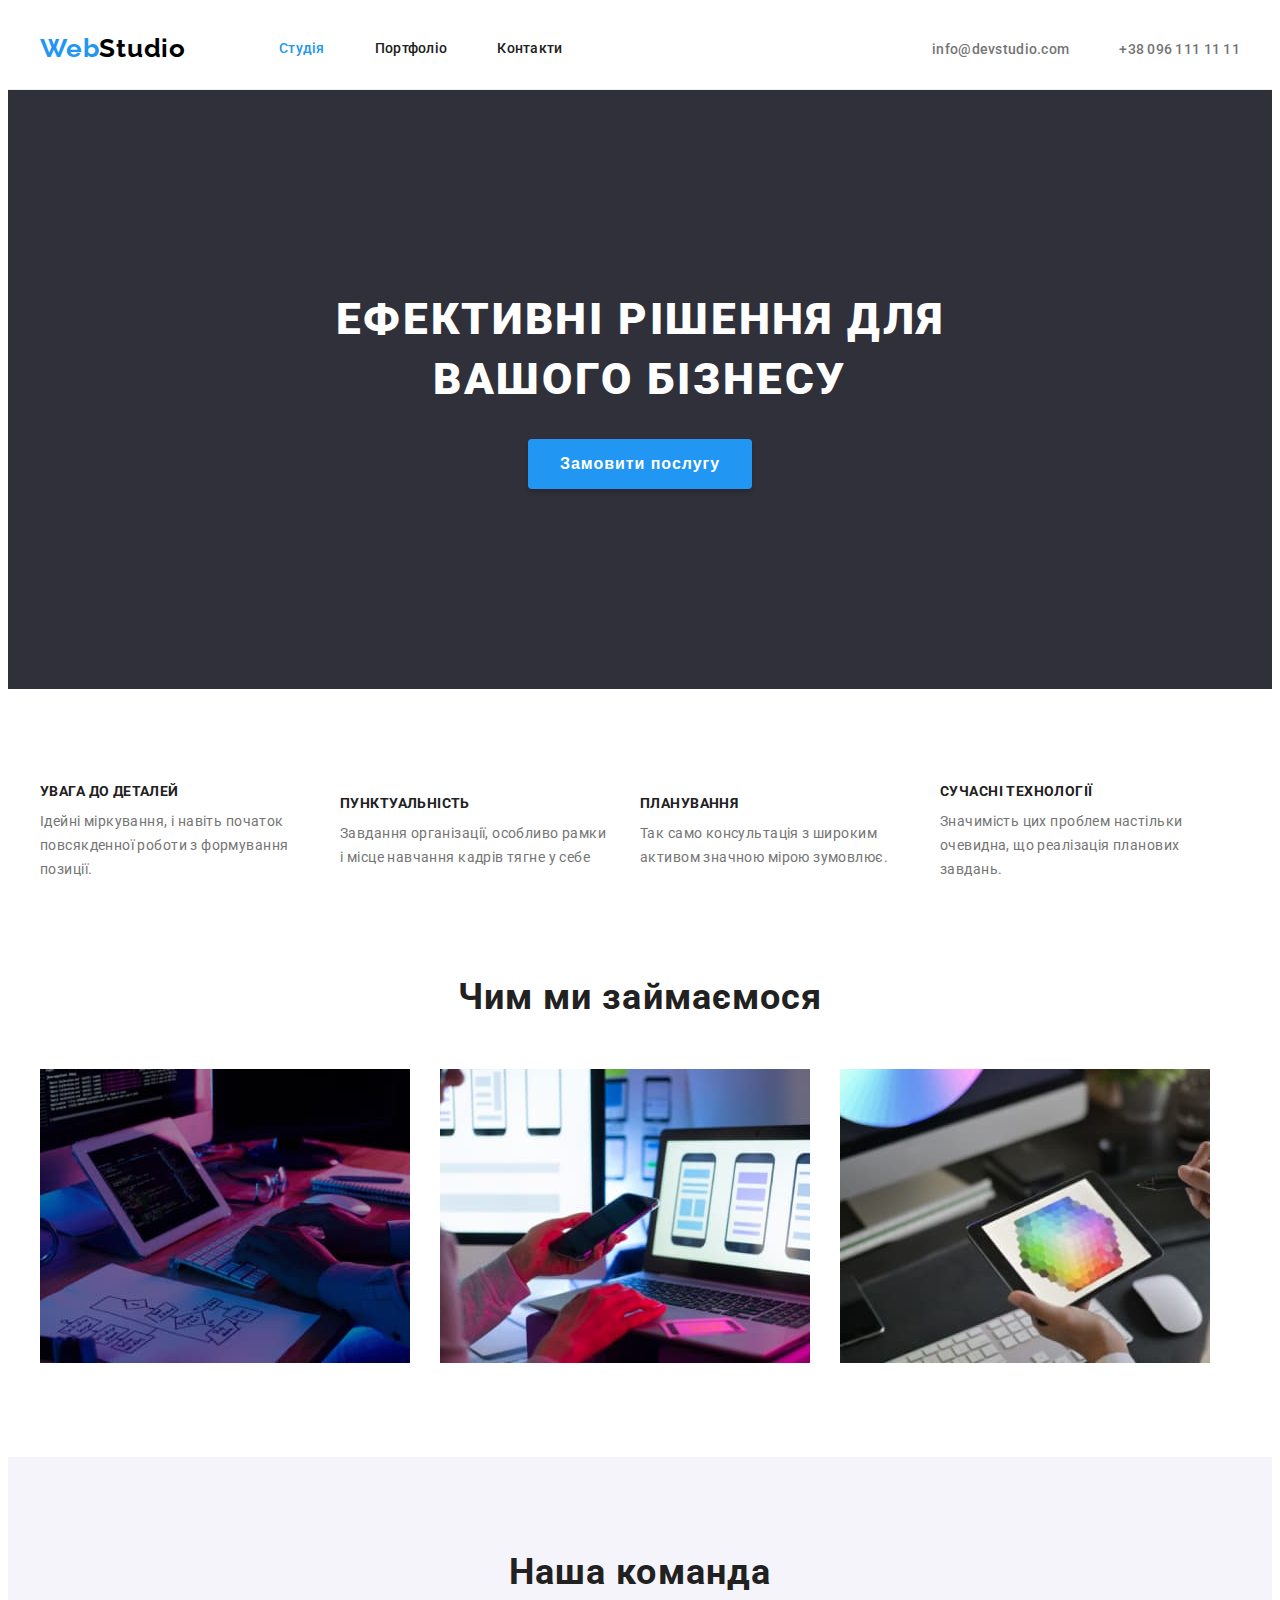
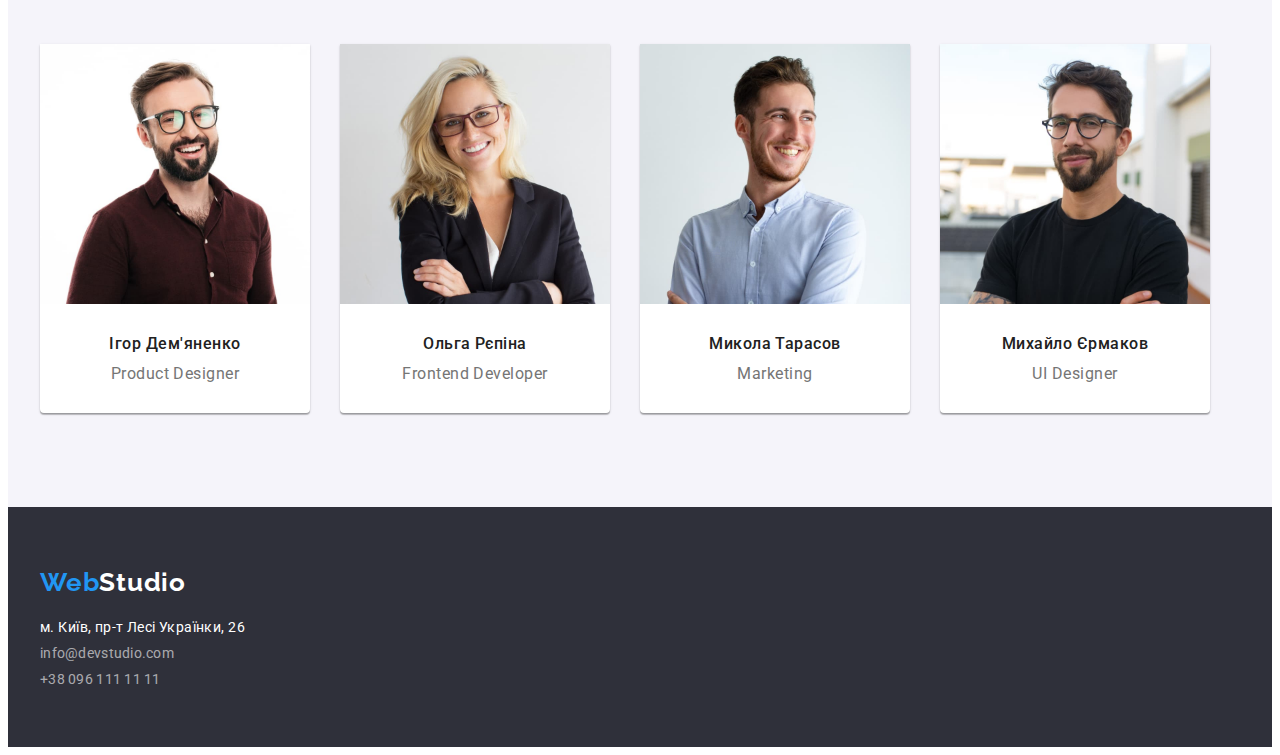
==== index.html @ e43c9742 "Initial commit" ====
<!DOCTYPE html>
<html lang="uk">
  <head>
    <meta charset="UTF-8" />
    <meta http-equiv="X-UA-Compatible" content="IE=edge" />
    <meta name="viewport" content="width=device-width, initial-scale=1.0" />
    <title>WebStudio</title>

    <link rel="preconnect" href="https://fonts.googleapis.com" />
    <link rel="preconnect" href="https://fonts.gstatic.com" crossorigin />
    <link
      href="https://fonts.googleapis.com/css2?family=Raleway:wght@700&family=Roboto:wght@400;500;700;900&display=swap"
      rel="stylesheet"
    />

    <link
      rel="stylesheet"
      href="https://cdnjs.cloudflare.com/ajax/libs/modern-normalize/2.0.0/modern-normalize.min.css"
      integrity="sha512-4xo8blKMVCiXpTaLzQSLSw3KFOVPWhm/TRtuPVc4WG6kUgjH6J03IBuG7JZPkcWMxJ5huwaBpOpnwYElP/m6wg=="
      crossorigin="anonymous"
      referrerpolicy="no-referrer"
    />

    <link rel="stylesheet" href="./css/styles.css" />
  </head>
  <body>
    <!-- Header -->
    <header class="header">
      <div class="container header-container">
        <!-- Header navigation -->
        <a class="link header-logo" href="./index.html"
          >Web<span class="logo-black">Studio</span></a
        >
        <nav class="header-navigations">
          <ul class="list header-links-nav">
            <li class="header-links-item">
              <a class="link header-link active-link" href="./index.html"
                >Студія</a
              >
            </li>
            <li class="header-links-item">
              <a class="link header-link" href="./portfolio.html">Портфоліо</a>
            </li>
            <li class="header-links-item">
              <a class="link header-link" href="#">Контакти</a>
            </li>
          </ul>
        </nav>
        <!-- Header contacts -->
        <ul class="list header-contacts-list">
          <li class="contact-link-item">
            <a class="link contact-link" href="mailto:info@devstudio.com"
              >info@devstudio.com</a
            >
          </li>
          <li class="contact-link-item">
            <a class="link contact-link" href="tel:+380961111111"
              >+38 096 111 11 11</a
            >
          </li>
        </ul>
      </div>
    </header>

    <!-- Main -->
    <main class="main">
      <!-- Hero section -->

      <section class="hero">
        <div class="container">
          <h1 class="hero-title">Ефективні рішення для вашого бізнесу</h1>
          <button class="hero-button" type="button">Замовити послугу</button>
        </div>
      </section>

      <!-- Advantages section -->

      <section class="advantages">
        <div class="container">
          <h2 class="visually-hidden">Наші переваги</h2>
          <ul class="list advantages-list">
            <li class="advantage-item">
              <h3 class="advantage-title">УВАГА ДО ДЕТАЛЕЙ</h3>
              <p class="advantage-desc">
                Ідейні міркування, і навіть початок повсякденної роботи з
                формування позиції.
              </p>
            </li>
            <li class="advantage-item">
              <h3 class="advantage-title">ПУНКТУАЛЬНІСТЬ</h3>
              <p class="advantage-desc">
                Завдання організації, особливо рамки і місце навчання кадрів
                тягне у себе
              </p>
            </li>
            <li class="advantage-item">
              <h3 class="advantage-title">ПЛАНУВАННЯ</h3>
              <p class="advantage-desc">
                Так само консультація з широким активом значною мірою зумовлює.
              </p>
            </li>
            <li class="advantage-item">
              <h3 class="advantage-title">СУЧАСНІ ТЕХНОЛОГІЇ</h3>
              <p class="advantage-desc">
                Значимість цих проблем настільки очевидна, що реалізація
                планових завдань.
              </p>
            </li>
          </ul>
        </div>
      </section>

      <!-- Skils section -->

      <section class="skils">
        <div class="container">
          <h2 class="skils-title">Чим ми займаємося</h2>
          <ul class="list skils-list">
            <li class="skils-item">
              <img
                src="./images/skils/coding.jpg"
                alt="Кодування"
                width="370"
                height="294"
              />
            </li>
            <li class="skils-item">
              <img
                src="./images/skils/testing.jpg"
                alt="Тестування"
                width="370"
                height="294"
              />
            </li>
            <li class="skils-item">
              <img
                src="./images/skils/desining.jpg"
                alt="Дизайн"
                width="370"
                height="294"
              />
            </li>
          </ul>
        </div>
      </section>

      <!-- Team section -->

      <section class="team">
        <div class="container">
          <h2 class="team-title">Наша команда</h2>
          <ul class="list team-list">
            <li class="team-item">
              <img
                src="./images/team/igor.jpg"
                alt="Ігор Дем'яненко"
                width="270"
                height="260"
              />
              <div class="member-desc">
                <h3 class="team-member">Ігор Дем'яненко</h3>
                <p class="team-member-desc" lang="en">Product Designer</p>
              </div>
            </li>
            <li class="team-item">
              <img
                src="./images/team/olga.jpg"
                alt="Ольга Рєпіна"
                width="270"
                height="260"
              />
              <div class="member-desc">
                <h3 class="team-member">Ольга Рєпіна</h3>
                <p class="team-member-desc" lang="en">Frontend Developer</p>
              </div>
            </li>
            <li class="team-item">
              <img
                src="./images/team/mikola.jpg"
                alt="Микола Тарасов"
                width="270"
                height="260"
              />
              <div class="member-desc">
                <h3 class="team-member">Микола Тарасов</h3>
                <p class="team-member-desc" lang="en">Marketing</p>
              </div>
            </li>
            <li class="team-item">
              <img
                src="./images/team/mihaylo.jpg"
                alt="Михайло Єрмаков"
                width="270"
                height="260"
              />
              <div class="member-desc">
                <h3 class="team-member">Михайло Єрмаков</h3>
                <p class="team-member-desc" lang="en">UI Designer</p>
              </div>
            </li>
          </ul>
        </div>
      </section>
    </main>

    <!-- Footer -->
    <footer class="footer">
      <div class="container">
        <!-- Footer navigation -->
        <a class="link logo footer-logo" href="./index.html"
          >Web<span class="logo-white">Studio</span></a
        >

        <!-- Footer contacts -->
        <address class="footer-contacts">
          <a
            class="link map-link"
            href="https://goo.gl/maps/1FD8mKBqTNXSPeUQA"
            target="_blank"
            >м. Київ, пр-т Лесі Українки, 26</a
          >

          <a class="link contact-link" href="mailto:info@devstudio.com"
            >info@devstudio.com</a
          >

          <a class="link contact-link" href="tel:+380961111111"
            >+38 096 111 11 11</a
          >
        </address>
      </div>
    </footer>
  </body>
</html>
---- css/styles.css ----
:root {
    --text-font: 'Roboto', sans-serif;
    --secondary-font: 'Raleway',sans-serif;

    /* Text colors*/
    --accent-color: #2196F3;
    --main-text-color: #212121;
    --secondary-text-color: #FFF;
    --description-text-color: #757575;

    /* Background colors */
    --main-background-color: #fff;
    --background-color-dark: #2F303A;
    --background-color-light: #F5F4FA;
}

body {
    font-family: var(--text-font);
    color: var(--main-text-color);
    background-color: var(--main-background-color);
}

.visually-hidden {
    position: absolute;
    width: 1px;
    height: 1px;
    padding: 0;
    margin: -1px;
    overflow: hidden;
    clip: rect(0, 0, 0, 0);
    white-space: nowrap;
    border: 0;
}

.link {
    text-decoration: none;
    font-style: normal;
    color: currentColor;
}

.list {
    list-style: none;
    padding: 0;
    margin: 0;
}

h1,
h2,
h3,
h4,
h5,
h6,
p {
    margin: 0;
}

img {
    display: block;
}

.container {
    width: 1200px;

    padding-left: 15px;
    padding-right: 15px;

    margin-left: auto;
    margin-right: auto;

}


/* Studio styles */
/* Header styles */

.header {
    border-bottom: 1px solid #EEE;
}

.header-container {
    display: flex;
    align-items: center;
}

.header-logo {
    color: var(--accent-color);
    font-family: var(--secondary-font);
    font-size: 26px;
    font-weight: 700;
    letter-spacing: 0.78px;

    margin-right: 93px;

}

.logo-black {
    color: #000;
   
}

.header-links-nav {
    display: flex;
}

.header-links-item {
    margin-right: 50px;
}

.header-links-item:last-child {
    margin-right: 0;
}

.header-link {
    color: var(--main-text-color);
    font-weight: 500;
    font-size: 14px;
    line-height: 1.2;
    letter-spacing: 0.28px;

    padding-top: 32px;
    padding-bottom: 32px;
    display: block;

}

.header-link:hover,
.header-link:focus {
    color: var(--accent-color);
}

.header-contacts-list {
    display: flex;
    margin-left: auto;
}

.contact-link {
    color: var(--description-text-color);
    font-weight: 500;
    font-size: 14px;
    line-height: 1.2;
    letter-spacing: 0.28px;

    padding-top: 32px;
    padding-bottom: 32px;

}

.active-link {
    color: var(--accent-color);
}

.contact-link:hover,
.contact-link:focus {
    color: var(--accent-color);
}

.contact-link-item {
    margin-right: 50px;
}

.contact-link-item:last-child {
    margin-right: 0px;
}

/* Main styles */

/* Hero section */

.hero {
    background-color: var(--background-color-dark);
    text-align: center;
    padding-top: 200px;
    padding-bottom: 200px;

    
}

.hero-title {
    color: var(--secondary-text-color);
    font-size: 44px;
    font-weight: 900;
    line-height: 1.36;
    letter-spacing: 2.64px;
    text-transform: uppercase;

    width: 696px;
    margin-right: auto;
    margin-left: auto;
    margin-bottom: 30px;
}

.hero-button {
    background-color: var(--accent-color);
    color: var(--secondary-text-color);
    font-size: 16px;
    font-weight: 700;
    line-height: 1.87;
    letter-spacing: 0.96px;
    border: none;
    cursor: pointer;

    padding: 10px 32px;

    border-radius: 4px;
    box-shadow: 0px 4px 4px 0px rgba(0, 0, 0, 0.15);
}

/* Advantages styles */

.advantages {
    padding-top: 94px;
    padding-bottom: 94px;
}

.advantages-list {
    display: flex;
    align-items: center;
}

.advantage-item {
    margin-right: 30px;
    width: 270px;
}

.advantage-item:last-child {
    margin-right: 0px;
}

.advantage-title {
    font-size: 14px;
    font-weight: 700;
    line-height: 1.2;
    letter-spacing: 0.42px;
    text-transform: uppercase;

    margin-bottom: 10px;
}

.advantage-desc {
    color: var(--description-text-color);
    font-size: 14px;
    line-height: 1.71;
    letter-spacing: 0.42px;
}

/* Skils styles */

.skils {
    padding-bottom: 94px;
}
 
.skils-title {
    text-align: center;
    font-size: 36px;
    font-weight: 700;
    line-height: 1.2;
    letter-spacing: 1.08px;

    margin-bottom: 50px;
}

.skils-list {
    display: flex;
    align-items: center;
}

.skils-item {
    margin-right: 30px;
}

.skils-item:last-child {
    margin-right: 0px;
}

/* Team styles */

.team {
    background-color: var(--background-color-light);
    padding-top: 94px;
    padding-bottom: 94px;
    
    
}

.team-title {
    text-align: center;
    font-size: 36px;
    font-weight: 700;
    line-height: 1.2;
    letter-spacing: 1.08px;

    margin-bottom: 50px;
}

.team-list {
    display: flex;
    align-items: center;
}

.team-item {
    margin-right: 30px;

    background-color: var(--main-background-color);
    border-radius: 0px 0px 4px 4px;
    box-shadow: 0px 2px 1px 0px rgba(0, 0, 0, 0.20), 0px 1px 1px 0px rgba(0, 0, 0, 0.14), 0px 1px 3px 0px rgba(0, 0, 0, 0.12);
}

.team-item:last-child {
    margin-right: 0;
}

.member-desc {
    padding-top: 30px;
    padding-bottom: 30px;

}

.team-member {
    text-align: center;
    font-size: 16px;
    font-weight: 500;
    line-height: 1.2;
    letter-spacing: 0.48px;

    margin-bottom: 10px;
    
}

.team-member-desc {
    color: var(--description-text-color);
    text-align: center;
    font-size: 16px;
    line-height: 1.2;
    letter-spacing: 0.48px;
}

/* Footer styles */

.footer {
    background-color: var(--background-color-dark);
    padding-top: 60px;
    padding-bottom: 60px;

}

.logo {
    color: var(--accent-color);
    font-family: var(--secondary-font);
    font-size: 26px;
    font-weight: 700;
    letter-spacing: 0.78px;
}

.logo-white {
    color: var(--secondary-text-color);
}


.map-link {
    color: var(--secondary-text-color);
    font-size: 14px;
    line-height: 1.71px;
    letter-spacing: 0.42px;
}

.map-link:hover,
.map-link:focus {
    color: var(--accent-color);
}

.footer-contacts {
   
    margin-top: 20px;
}

.footer .contact-link {
    color: rgba(255, 255, 255, 0.60);
    font-weight: 400;

    padding-top: 0px;
    padding-bottom: 0px;

    display: block;
    margin-top: 9px;
}

.contact-link:hover,
.contact-link:focus {
    color: var(--accent-color);
}

/* Portfolio styles */



/* Buttons styles */

.portfolio {
    padding-top: 94px;
    padding-bottom: 94px;
}

.portfolio-buttons {
    display: flex;
    align-items: center;
    justify-content: center;

    margin-bottom: 50px;
}

.portfolio-button {
    margin-right: 8px;
}

.portfolio-button:last-child {
    margin-right: 0;
}

.button {
    background-color: var(--background-color-light); 
    text-align: center;
    font-size: 16px;
    font-weight: 500;
    line-height: 1.62;
    letter-spacing: 0.48px;
    border: none;
    border-radius: 4px;
    cursor: pointer;

    padding: 6px 25px;


}

.button:hover,
.button:focus {
    background-color: var(--accent-color);
    color: var(--secondary-text-color);
}

.active-button {
    background-color: var(--accent-color);
    color: var(--secondary-text-color);
}

/* Projects styles */

.progect-name {
    font-size: 18px;
    font-weight: 700;
    line-height: 2;
    letter-spacing: 1.08px;

    margin-bottom: 4px;
}

.progect-name:hover,
.progect-name:focus {
    color: var(--accent-color);
}

.progect-type {
    color: var(--description-text-color);
    font-size: 16px;
    line-height: 1.87;
    letter-spacing: 0.48px;
}

.progect-type:hover,
.progect-type:focus {
    color: var(--accent-color);
}

.portfolio-projects {
    display: flex;
    flex-wrap: wrap;

    margin-top: -30px;
    margin-left: -30px;
}

.project-item {
    flex-basis: calc((100% / 3)-30px);

    margin-top: 30px;
    margin-left: 30px;

   

}

.project-desc {
    padding: 20px 24px;

    border-left: 1px solid #EEE;
    border-right: 1px solid #EEE;
    border-bottom: 1px solid #EEE;
}
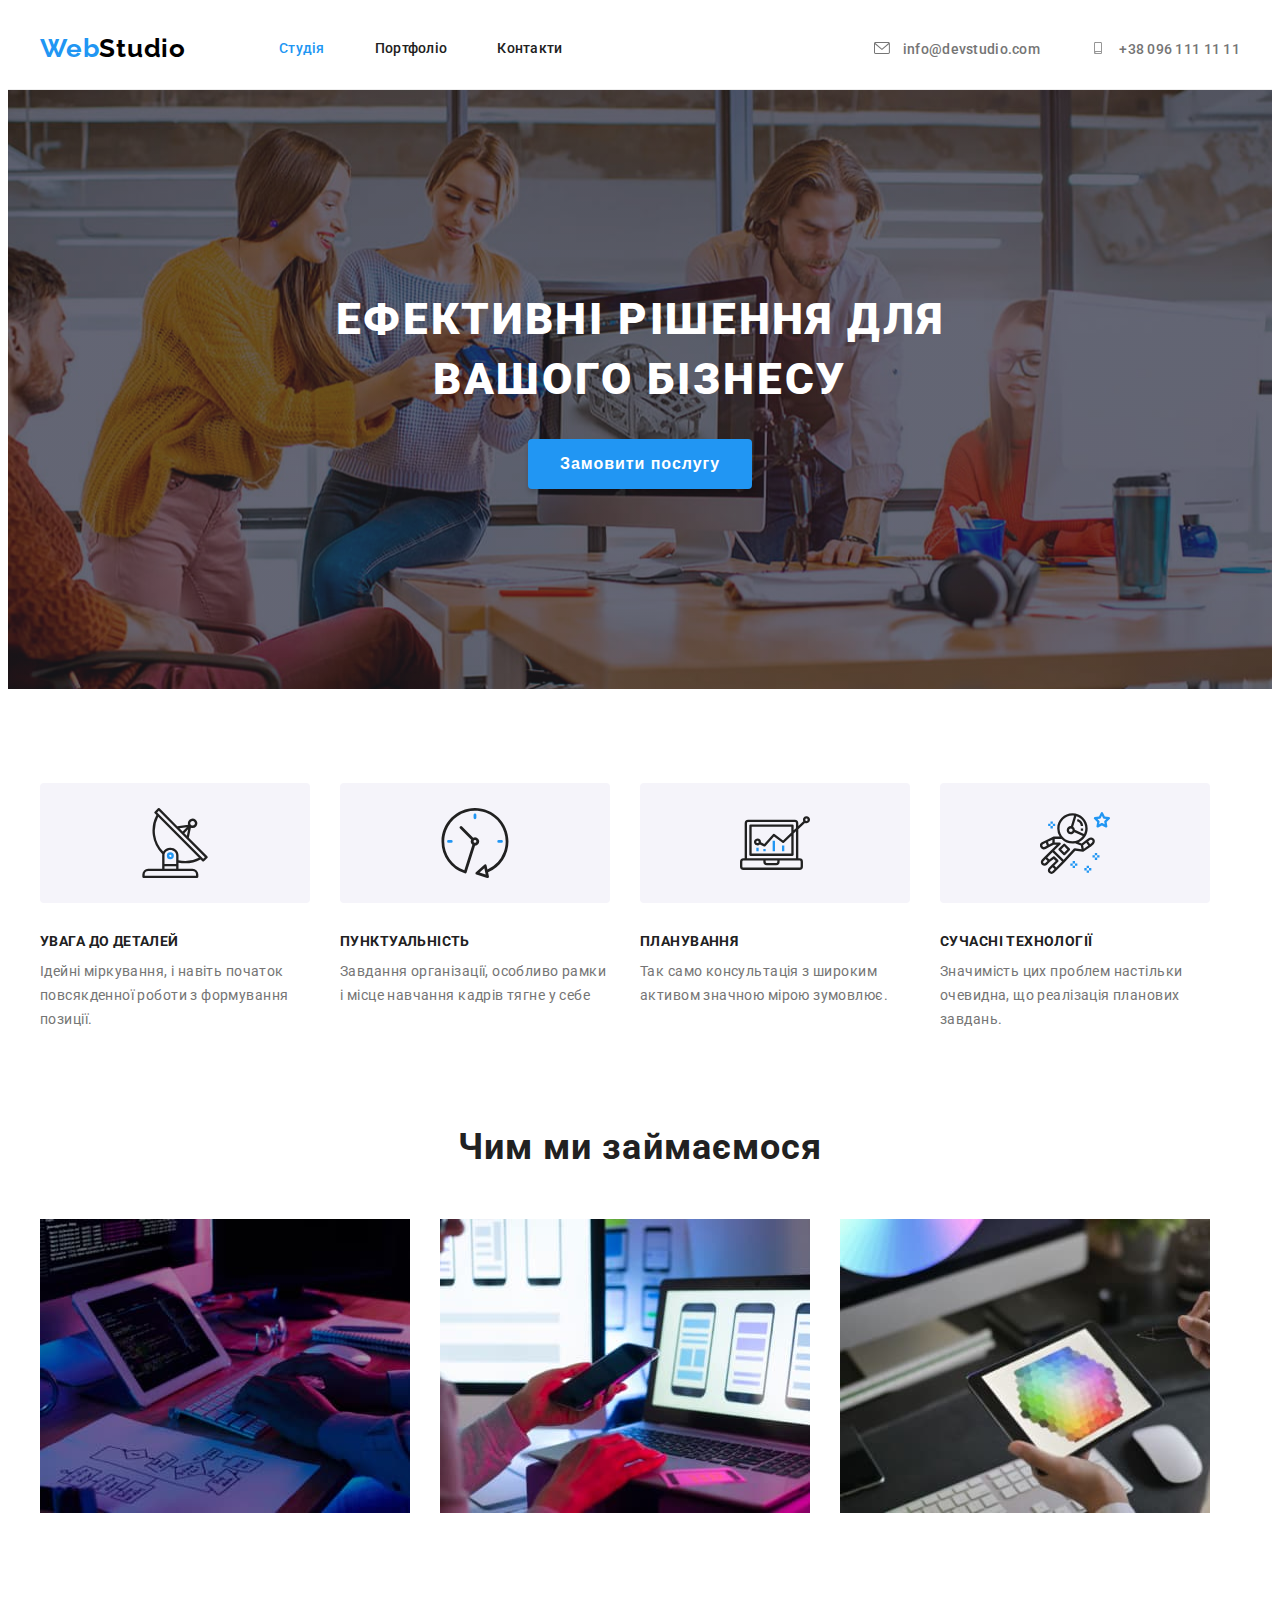
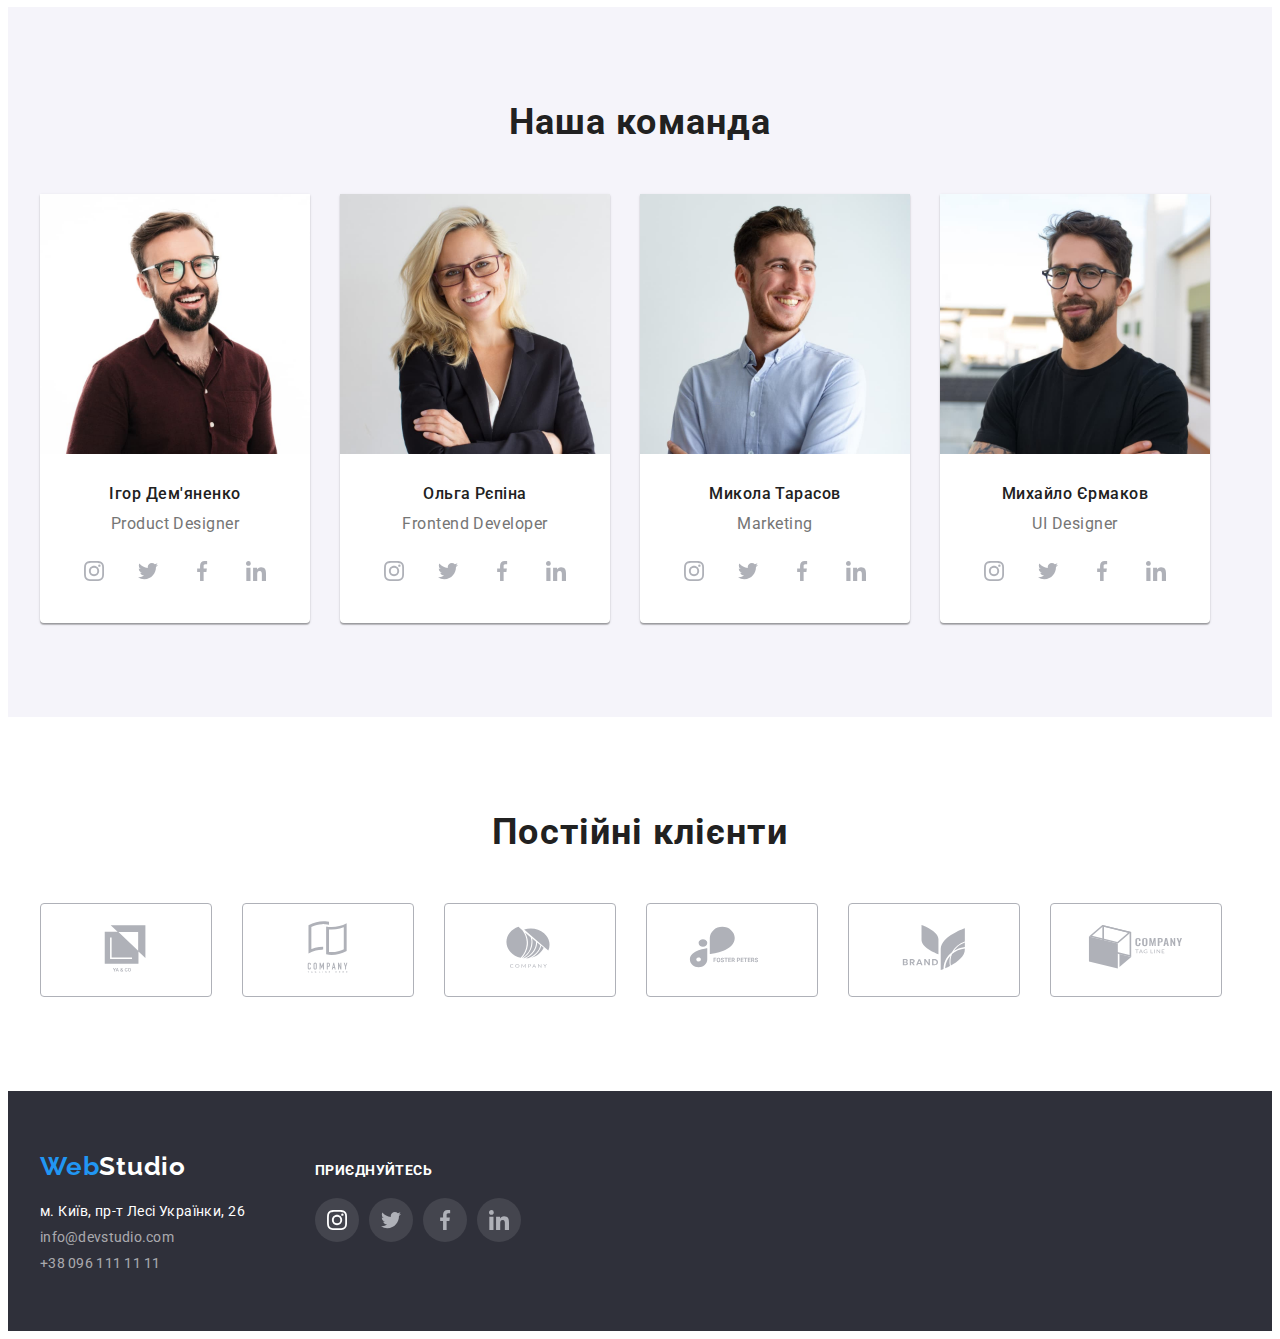
==== commit 873d1882: "Вихідний код" ====
--- a/index.html
+++ b/index.html
@@ -49,14 +49,20 @@
         <!-- Header contacts -->
         <ul class="list header-contacts-list">
           <li class="contact-link-item">
-            <a class="link contact-link" href="mailto:info@devstudio.com"
-              >info@devstudio.com</a
-            >
+            <a class="link contact-link" href="mailto:info@devstudio.com">
+              <svg class="contact-icon" width="16" height="12">
+                <use href="./images/sprite.svg#icon-envelope"></use>
+              </svg>
+              info@devstudio.com
+            </a>
           </li>
           <li class="contact-link-item">
-            <a class="link contact-link" href="tel:+380961111111"
-              >+38 096 111 11 11</a
-            >
+            <a class="link contact-link" href="tel:+380961111111">
+              <svg class="contact-icon" width="16" height="12">
+                <use href="./images/sprite.svg#icon-smartphone"></use>
+              </svg>
+              +38 096 111 11 11
+            </a>
           </li>
         </ul>
       </div>
@@ -80,6 +86,11 @@
           <h2 class="visually-hidden">Наші переваги</h2>
           <ul class="list advantages-list">
             <li class="advantage-item">
+              <div class="advantages-icons">
+                <svg class="advantage-icon" width="70" height="70">
+                  <use href="./images/sprite.svg#icon-antenna"></use>
+                </svg>
+              </div>
               <h3 class="advantage-title">УВАГА ДО ДЕТАЛЕЙ</h3>
               <p class="advantage-desc">
                 Ідейні міркування, і навіть початок повсякденної роботи з
@@ -87,6 +98,11 @@
               </p>
             </li>
             <li class="advantage-item">
+              <div class="advantages-icons">
+                <svg class="advantage-icon" width="70" height="70">
+                  <use href="./images/sprite.svg#icon-clock"></use>
+                </svg>
+              </div>
               <h3 class="advantage-title">ПУНКТУАЛЬНІСТЬ</h3>
               <p class="advantage-desc">
                 Завдання організації, особливо рамки і місце навчання кадрів
@@ -94,12 +110,22 @@
               </p>
             </li>
             <li class="advantage-item">
+              <div class="advantages-icons">
+                <svg class="advantage-icon" width="70" height="70">
+                  <use href="./images/sprite.svg#icon-diagram"></use>
+                </svg>
+              </div>
               <h3 class="advantage-title">ПЛАНУВАННЯ</h3>
               <p class="advantage-desc">
                 Так само консультація з широким активом значною мірою зумовлює.
               </p>
             </li>
             <li class="advantage-item">
+              <div class="advantages-icons">
+                <svg class="advantage-icon" width="70" height="70">
+                  <use href="./images/sprite.svg#icon-astronaut"></use>
+                </svg>
+              </div>
               <h3 class="advantage-title">СУЧАСНІ ТЕХНОЛОГІЇ</h3>
               <p class="advantage-desc">
                 Значимість цих проблем настільки очевидна, що реалізація
@@ -160,6 +186,61 @@
               <div class="member-desc">
                 <h3 class="team-member">Ігор Дем'яненко</h3>
                 <p class="team-member-desc" lang="en">Product Designer</p>
+
+                <ul class="socials list">
+                  <li class="social-item">
+                    <a
+                      class="social-link link"
+                      href=""
+                      target="_blank"
+                      rel="noopener noreferrer"
+                      aria-label="Icon Instagram"
+                    >
+                      <svg class="social-icon" width="20" height="20">
+                        <use href="./images/sprite.svg#icon-instagram"></use>
+                      </svg>
+                    </a>
+                  </li>
+                  <li class="social-item">
+                    <a
+                      class="social-link link"
+                      href=""
+                      target="_blank"
+                      rel="noopener noreferrer"
+                      aria-label="Icon Twitter"
+                    >
+                      <svg class="social-icon" width="20" height="20">
+                        <use href="./images/sprite.svg#icon-twitter"></use>
+                      </svg>
+                    </a>
+                  </li>
+                  <li class="social-item">
+                    <a
+                      class="social-link link"
+                      href=""
+                      target="_blank"
+                      rel="noopener noreferrer"
+                      aria-label="Icon Facebook"
+                    >
+                      <svg class="social-icon" width="20" height="20">
+                        <use href="./images/sprite.svg#icon-facebook"></use>
+                      </svg>
+                    </a>
+                  </li>
+                  <li class="social-item">
+                    <a
+                      class="social-link link"
+                      href=""
+                      target="_blank"
+                      rel="noopener noreferrer"
+                      aria-label="Icon Linkedin"
+                    >
+                      <svg class="social-icon" width="20" height="20">
+                        <use href="./images/sprite.svg#icon-linkedin"></use>
+                      </svg>
+                    </a>
+                  </li>
+                </ul>
               </div>
             </li>
             <li class="team-item">
@@ -172,6 +253,61 @@
               <div class="member-desc">
                 <h3 class="team-member">Ольга Рєпіна</h3>
                 <p class="team-member-desc" lang="en">Frontend Developer</p>
+
+                <ul class="socials list">
+                  <li class="social-item">
+                    <a
+                      class="social-link link"
+                      href=""
+                      target="_blank"
+                      rel="noopener noreferrer"
+                      aria-label="Icon Instagram"
+                    >
+                      <svg class="social-icon" width="20" height="20">
+                        <use href="./images/sprite.svg#icon-instagram"></use>
+                      </svg>
+                    </a>
+                  </li>
+                  <li class="social-item">
+                    <a
+                      class="social-link link"
+                      href=""
+                      target="_blank"
+                      rel="noopener noreferrer"
+                      aria-label="Icon Twitter"
+                    >
+                      <svg class="social-icon" width="20" height="20">
+                        <use href="./images/sprite.svg#icon-twitter"></use>
+                      </svg>
+                    </a>
+                  </li>
+                  <li class="social-item">
+                    <a
+                      class="social-link link"
+                      href=""
+                      target="_blank"
+                      rel="noopener noreferrer"
+                      aria-label="Icon Facebook"
+                    >
+                      <svg class="social-icon" width="20" height="20">
+                        <use href="./images/sprite.svg#icon-facebook"></use>
+                      </svg>
+                    </a>
+                  </li>
+                  <li class="social-item">
+                    <a
+                      class="social-link link"
+                      href=""
+                      target="_blank"
+                      rel="noopener noreferrer"
+                      aria-label="Icon Linkedin"
+                    >
+                      <svg class="social-icon" width="20" height="20">
+                        <use href="./images/sprite.svg#icon-linkedin"></use>
+                      </svg>
+                    </a>
+                  </li>
+                </ul>
               </div>
             </li>
             <li class="team-item">
@@ -184,6 +320,61 @@
               <div class="member-desc">
                 <h3 class="team-member">Микола Тарасов</h3>
                 <p class="team-member-desc" lang="en">Marketing</p>
+
+                <ul class="socials list">
+                  <li class="social-item">
+                    <a
+                      class="social-link link"
+                      href=""
+                      target="_blank"
+                      rel="noopener noreferrer"
+                      aria-label="Icon Instagram"
+                    >
+                      <svg class="social-icon" width="20" height="20">
+                        <use href="./images/sprite.svg#icon-instagram"></use>
+                      </svg>
+                    </a>
+                  </li>
+                  <li class="social-item">
+                    <a
+                      class="social-link link"
+                      href=""
+                      target="_blank"
+                      rel="noopener noreferrer"
+                      aria-label="Icon Twitter"
+                    >
+                      <svg class="social-icon" width="20" height="20">
+                        <use href="./images/sprite.svg#icon-twitter"></use>
+                      </svg>
+                    </a>
+                  </li>
+                  <li class="social-item">
+                    <a
+                      class="social-link link"
+                      href=""
+                      target="_blank"
+                      rel="noopener noreferrer"
+                      aria-label="Icon Facebook"
+                    >
+                      <svg class="social-icon" width="20" height="20">
+                        <use href="./images/sprite.svg#icon-facebook"></use>
+                      </svg>
+                    </a>
+                  </li>
+                  <li class="social-item">
+                    <a
+                      class="social-link link"
+                      href=""
+                      target="_blank"
+                      rel="noopener noreferrer"
+                      aria-label="Icon Linkedin"
+                    >
+                      <svg class="social-icon" width="20" height="20">
+                        <use href="./images/sprite.svg#icon-linkedin"></use>
+                      </svg>
+                    </a>
+                  </li>
+                </ul>
               </div>
             </li>
             <li class="team-item">
@@ -196,6 +387,61 @@
               <div class="member-desc">
                 <h3 class="team-member">Михайло Єрмаков</h3>
                 <p class="team-member-desc" lang="en">UI Designer</p>
+
+                <ul class="socials list">
+                  <li class="social-item">
+                    <a
+                      class="social-link link"
+                      href=""
+                      target="_blank"
+                      rel="noopener noreferrer"
+                      aria-label="Icon Instagram"
+                    >
+                      <svg class="social-icon" width="20" height="20">
+                        <use href="./images/sprite.svg#icon-instagram"></use>
+                      </svg>
+                    </a>
+                  </li>
+                  <li class="social-item">
+                    <a
+                      class="social-link link"
+                      href=""
+                      target="_blank"
+                      rel="noopener noreferrer"
+                      aria-label="Icon Twitter"
+                    >
+                      <svg class="social-icon" width="20" height="20">
+                        <use href="./images/sprite.svg#icon-twitter"></use>
+                      </svg>
+                    </a>
+                  </li>
+                  <li class="social-item">
+                    <a
+                      class="social-link link"
+                      href=""
+                      target="_blank"
+                      rel="noopener noreferrer"
+                      aria-label="Icon Facebook"
+                    >
+                      <svg class="social-icon" width="20" height="20">
+                        <use href="./images/sprite.svg#icon-facebook"></use>
+                      </svg>
+                    </a>
+                  </li>
+                  <li class="social-item">
+                    <a
+                      class="social-link link"
+                      href=""
+                      target="_blank"
+                      rel="noopener noreferrer"
+                      aria-label="Icon Linkedin"
+                    >
+                      <svg class="social-icon" width="20" height="20">
+                        <use href="./images/sprite.svg#icon-linkedin"></use>
+                      </svg>
+                    </a>
+                  </li>
+                </ul>
               </div>
             </li>
           </ul>
@@ -203,31 +449,152 @@
       </section>
     </main>
 
+    <!-- Clients section -->
+
+    <section class="clients">
+      <div class="container">
+        <h2 class="clients-title">Постійні клієнти</h2>
+        <ul class="clients-list list">
+          <li class="clients-item">
+            <a href="clients-link">
+              <svg class="clients-icon" width="106" height="60">
+                <use href="./images/sprite.svg#icon-logo-yaco"></use>
+              </svg>
+            </a>
+          </li>
+          <li class="clients-item">
+            <a href="clients-link">
+              <svg class="clients-icon" width="106" height="60">
+                <use
+                  href="./images/sprite.svg#icon-logo-company-tagline-here"
+                ></use>
+              </svg>
+            </a>
+          </li>
+          <li class="clients-item">
+            <a href="clients-link">
+              <svg class="clients-icon" width="106" height="60">
+                <use href="./images/sprite.svg#icon-logo-company"></use>
+              </svg>
+            </a>
+          </li>
+          <li class="clients-item">
+            <a href="clients-link">
+              <svg class="clients-icon" width="106" height="60">
+                <use href="./images/sprite.svg#icon-logo-foster-peters"></use>
+              </svg>
+            </a>
+          </li>
+          <li class="clients-item">
+            <a href="clients-link">
+              <svg class="clients-icon" width="106" height="60">
+                <use href="./images/sprite.svg#icon-logo-brand"></use>
+              </svg>
+            </a>
+          </li>
+          <li class="clients-item">
+            <a href="clients-link">
+              <svg class="clients-icon" width="106" height="60">
+                <use
+                  href="./images/sprite.svg#icon-logo-company-tag-line"
+                ></use>
+              </svg>
+            </a>
+          </li>
+        </ul>
+      </div>
+    </section>
+
     <!-- Footer -->
     <footer class="footer">
-      <div class="container">
-        <!-- Footer navigation -->
-        <a class="link logo footer-logo" href="./index.html"
-          >Web<span class="logo-white">Studio</span></a
-        >
-
-        <!-- Footer contacts -->
-        <address class="footer-contacts">
-          <a
-            class="link map-link"
-            href="https://goo.gl/maps/1FD8mKBqTNXSPeUQA"
-            target="_blank"
-            >м. Київ, пр-т Лесі Українки, 26</a
+      <div class="container aside">
+        <div class="navigation-group">
+          <!-- Footer navigation -->
+          <a class="link logo footer-logo" href="./index.html"
+            >Web<span class="logo-white">Studio</span></a
           >
 
-          <a class="link contact-link" href="mailto:info@devstudio.com"
-            >info@devstudio.com</a
-          >
-
-          <a class="link contact-link" href="tel:+380961111111"
-            >+38 096 111 11 11</a
-          >
-        </address>
+          <!-- Footer contacts -->
+          <address class="footer-contacts">
+            <a
+              class="link map-link"
+              href="https://goo.gl/maps/1FD8mKBqTNXSPeUQA"
+              target="_blank"
+              >м. Київ, пр-т Лесі Українки, 26</a
+            >
+
+            <a class="link contact-link" href="mailto:info@devstudio.com"
+              >info@devstudio.com</a
+            >
+
+            <a class="link contact-link" href="tel:+380961111111"
+              >+38 096 111 11 11</a
+            >
+          </address>
+        </div>
+
+        <!-- Footer socials -->
+        <div class="footer-socials-group">
+          <h3 class="footer-socials-title">приєднуйтесь</h3>
+          <ul class="socials list footer-socials-list">
+            <li class="social-item footer-social-item">
+              <a
+                class="social-link link footer-social-link"
+                href=""
+                target="_blank"
+                rel="noopener noreferrer"
+                aria-label="Icon Instagram"
+              >
+                <svg
+                  class="social-icon footer-social-icon"
+                  width="20"
+                  height="20"
+                >
+                  <use href="./images/sprite.svg#icon-instagram"></use>
+                </svg>
+              </a>
+            </li>
+            <li class="social-item footer-social-item">
+              <a
+                class="social-link link footer-social-link"
+                href=""
+                target="_blank"
+                rel="noopener noreferrer"
+                aria-label="Icon Twitter"
+              >
+                <svg class="social-icon" width="20" height="20">
+                  <use href="./images/sprite.svg#icon-twitter"></use>
+                </svg>
+              </a>
+            </li>
+            <li class="social-item footer-social-item">
+              <a
+                class="social-link link footer-social-link"
+                href=""
+                target="_blank"
+                rel="noopener noreferrer"
+                aria-label="Icon Facebook"
+              >
+                <svg class="social-icon" width="20" height="20">
+                  <use href="./images/sprite.svg#icon-facebook"></use>
+                </svg>
+              </a>
+            </li>
+            <li class="social-item footer-social-item">
+              <a
+                class="social-link link footer-social-link"
+                href=""
+                target="_blank"
+                rel="noopener noreferrer"
+                aria-label="Icon Linkedin"
+              >
+                <svg class="social-icon" width="20" height="20">
+                  <use href="./images/sprite.svg#icon-linkedin"></use>
+                </svg>
+              </a>
+            </li>
+          </ul>
+        </div>
       </div>
     </footer>
   </body>
--- a/css/styles.css
+++ b/css/styles.css
@@ -145,6 +145,11 @@
 
 }
 
+.contact-icon {
+    fill: currentColor;
+    margin-right: 10px;
+}
+
 .active-link {
     color: var(--accent-color);
 }
@@ -168,6 +173,11 @@
 
 .hero {
     background-color: var(--background-color-dark);
+    background-image: linear-gradient(to right, rgba(47, 48, 58, 0.40), rgba(47, 48, 58, 0.40)), url(../images/hero/hero.jpg);
+    background-repeat: no-repeat;
+    background-position: 50% 50%;
+    background-size: 1600px;
+
     text-align: center;
     padding-top: 200px;
     padding-bottom: 200px;
@@ -214,7 +224,7 @@
 
 .advantages-list {
     display: flex;
-    align-items: center;
+    
 }
 
 .advantage-item {
@@ -224,6 +234,20 @@
 
 .advantage-item:last-child {
     margin-right: 0px;
+}
+
+.advantages-icons {
+    display: flex;
+    align-items: center;
+    justify-content: center;
+
+    width: 270px;
+    height: 120px;
+
+    border-radius: 4px;
+    background: var(--background-color-light);
+
+    margin-bottom: 30px;
 }
 
 .advantage-title {
@@ -332,6 +356,102 @@
     font-size: 16px;
     line-height: 1.2;
     letter-spacing: 0.48px;
+
+    margin-bottom: 16px;
+}
+
+.socials {
+    display: flex;
+    align-items: center;
+    justify-content: center;
+}
+
+.social-link {
+    display: flex;
+    align-items: center;
+    justify-content: center;
+
+    width: 44px;
+    height: 44px;
+
+    background-color: var(--main-background-color);
+
+    border-radius: 50%;
+
+}
+
+.social-item:not(:last-child) {
+    margin-right: 10px;
+}
+
+.social-link:hover,
+.social-link:focus {
+    background-color: var(--accent-color);
+}
+
+.social-icon {
+    fill: #AFB1B8;
+}
+
+.social-link:hover .social-icon,
+.social-link:focus .social-icon {
+    fill: #FFF;
+}
+
+
+
+/* Clients section */
+
+.clients {
+    padding-top: 94px;
+    padding-bottom: 94px;
+}
+
+.clients-title {
+    color: var(--main-text-color);
+    text-align: center;
+    font-size: 36px;
+    font-style: normal;
+    line-height: normal;
+    letter-spacing: 1.08px;
+
+    margin-bottom: 50px;
+}
+
+.clients-list {
+    display: flex;
+    align-items: center;
+}
+
+.clients-list {
+    gap: 30px;
+}
+
+.clients-item {
+    display: flex;
+    align-items: center;
+    justify-content: center;
+
+    width: 170px;
+    height: 92px;
+
+    border-radius: 4px;
+    border: 1px solid #AFB1B8;
+
+}
+
+.clients-item:hover,
+.clients-item:focus {
+    border-color: var(--accent-color);
+}
+
+.clients-icon {
+    fill: #AFB1B8;
+}
+
+.clients-item:hover .clients-icon,
+.clients-item:focus .clients-icon {
+    fill: var(--accent-color);
 }
 
 /* Footer styles */
@@ -341,6 +461,16 @@
     padding-top: 60px;
     padding-bottom: 60px;
 
+}
+
+.aside {
+    display: flex;
+    align-items: baseline;
+
+}
+
+.navigation-group {
+    margin-right: 70px;
 }
 
 .logo {
@@ -389,6 +519,31 @@
     color: var(--accent-color);
 }
 
+.footer-socials-list {
+    display: flex;
+    justify-content: flex-start;
+}
+
+.footer-socials-title {
+    color: #FFF;
+    font-size: 14px;
+    line-height: normal;
+    letter-spacing: 0.42px;
+    text-transform: uppercase;
+ 
+    margin-bottom: 20px;
+}
+
+.footer-social-link {
+    background-color: rgba(255, 255, 255, 0.10);
+}
+
+.footer-social-icon {
+    fill: #FFF;
+}
+
+
+
 /* Portfolio styles */
 
 
@@ -414,6 +569,11 @@
 
 .portfolio-button:last-child {
     margin-right: 0;
+}
+
+.portfolio-button:hover,
+.portfolio-button:focus {
+    box-shadow: 0px 2px 2px 0px rgba(0, 0, 0, 0.12), 0px 1px 2px 0px rgba(0, 0, 0, 0.08), 0px 3px 1px 0px rgba(0, 0, 0, 0.10);
 }
 
 .button {
@@ -485,8 +645,11 @@
     margin-top: 30px;
     margin-left: 30px;
 
-   
-
+}
+
+.project-item:hover,
+.project-item:focus {
+    box-shadow: 1px 4px 6px 0px rgba(0, 0, 0, 0.16), 0px 4px 4px 0px rgba(0, 0, 0, 0.06), 0px 1px 1px 0px rgba(0, 0, 0, 0.12);
 }
 
 .project-desc {
@@ -495,5 +658,4 @@
     border-left: 1px solid #EEE;
     border-right: 1px solid #EEE;
     border-bottom: 1px solid #EEE;
-}
-
+}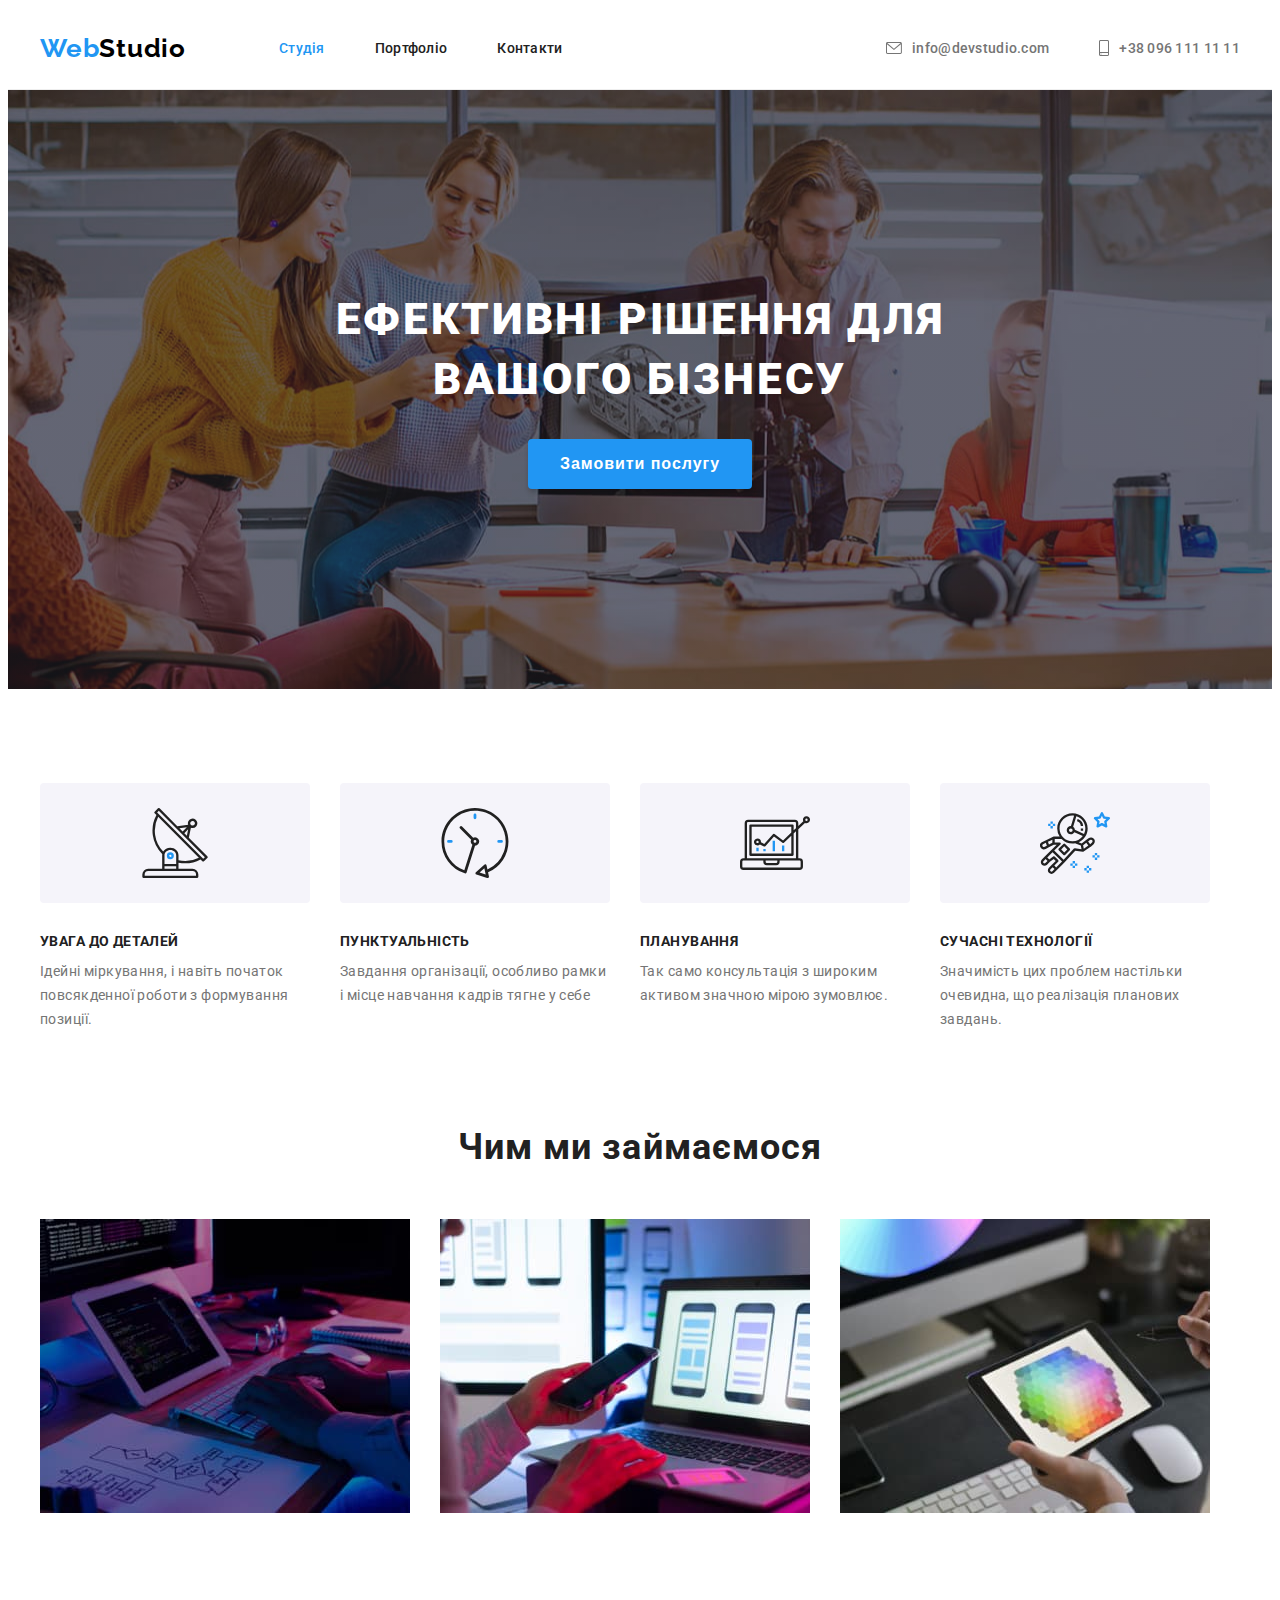
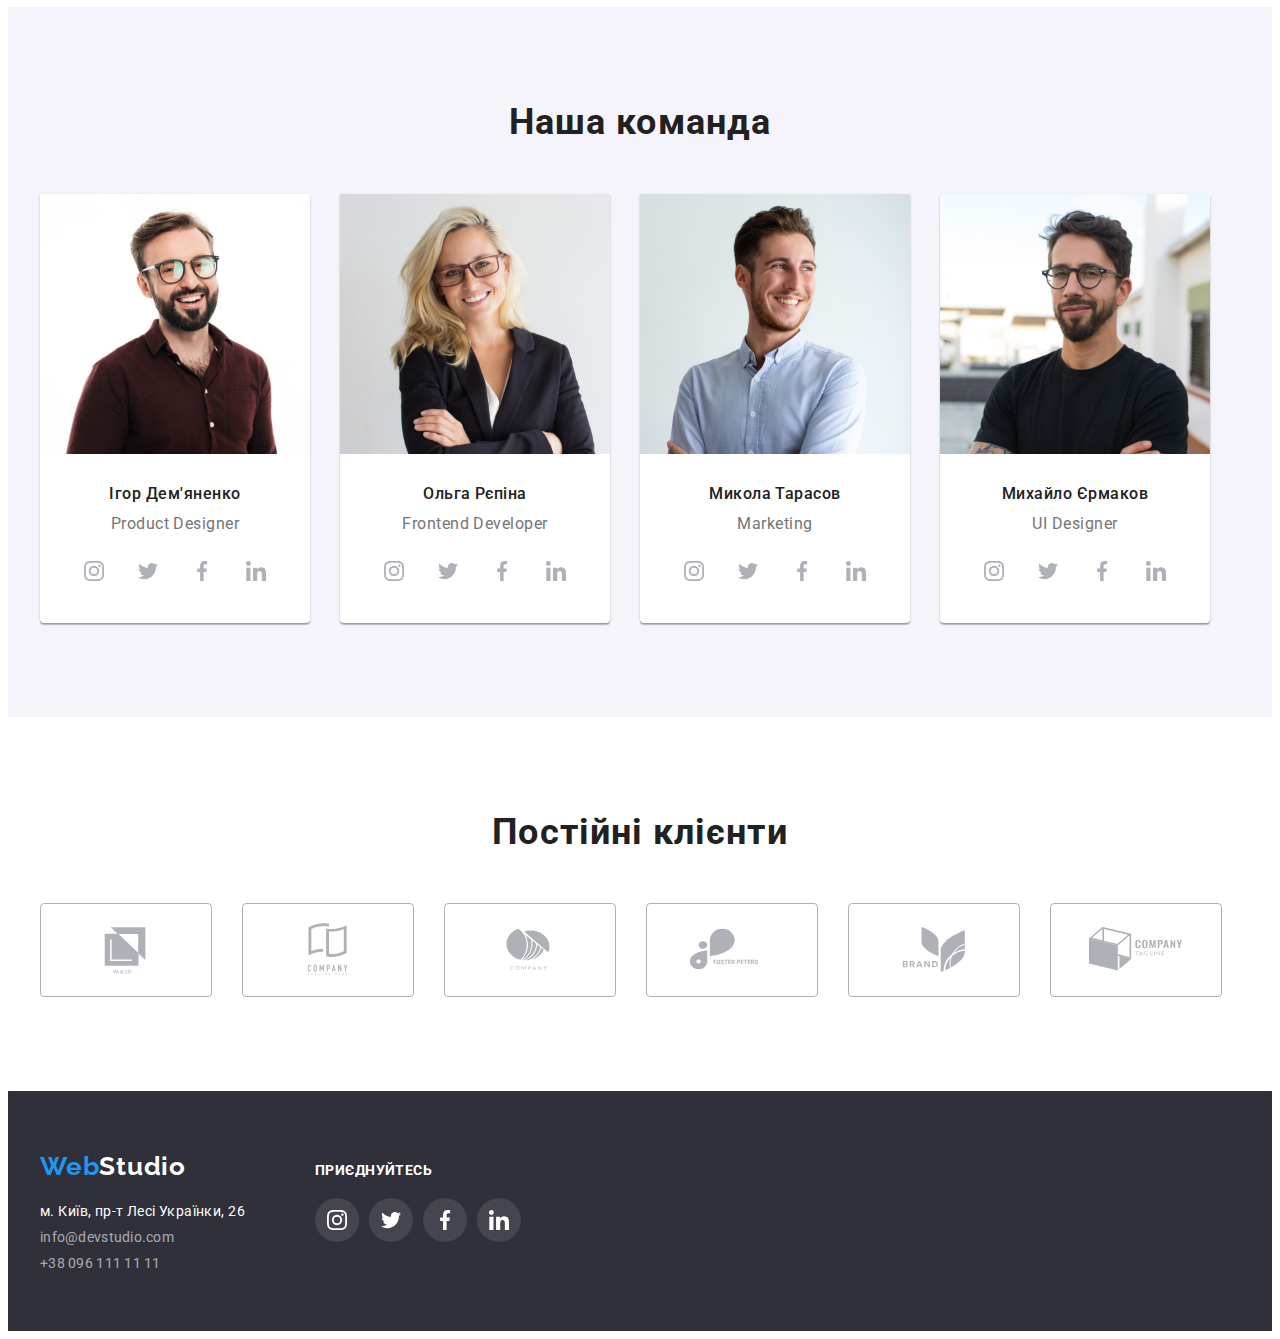
==== commit eb2f5ab3: "Робота над помилками" ====
--- a/index.html
+++ b/index.html
@@ -58,7 +58,7 @@
           </li>
           <li class="contact-link-item">
             <a class="link contact-link" href="tel:+380961111111">
-              <svg class="contact-icon" width="16" height="12">
+              <svg class="contact-icon" width="10" height="16">
                 <use href="./images/sprite.svg#icon-smartphone"></use>
               </svg>
               +38 096 111 11 11
@@ -447,63 +447,63 @@
           </ul>
         </div>
       </section>
+
+      <!-- Clients section -->
+
+      <section class="clients">
+        <div class="container">
+          <h2 class="clients-title">Постійні клієнти</h2>
+          <ul class="clients-list list">
+            <li class="clients-item">
+              <a class="clients-link" href="">
+                <svg class="clients-icon" width="106" height="60">
+                  <use href="./images/sprite.svg#icon-logo-yaco"></use>
+                </svg>
+              </a>
+            </li>
+            <li class="clients-item">
+              <a class="clients-link" href="">
+                <svg class="clients-icon" width="106" height="60">
+                  <use
+                    href="./images/sprite.svg#icon-logo-company-tagline-here"
+                  ></use>
+                </svg>
+              </a>
+            </li>
+            <li class="clients-item">
+              <a class="clients-link" href="">
+                <svg class="clients-icon" width="106" height="60">
+                  <use href="./images/sprite.svg#icon-logo-company"></use>
+                </svg>
+              </a>
+            </li>
+            <li class="clients-item">
+              <a class="clients-link" href="">
+                <svg class="clients-icon" width="106" height="60">
+                  <use href="./images/sprite.svg#icon-logo-foster-peters"></use>
+                </svg>
+              </a>
+            </li>
+            <li class="clients-item">
+              <a class="clients-link" href="">
+                <svg class="clients-icon" width="106" height="60">
+                  <use href="./images/sprite.svg#icon-logo-brand"></use>
+                </svg>
+              </a>
+            </li>
+            <li class="clients-item">
+              <a class="clients-link" href="">
+                <svg class="clients-icon" width="106" height="60">
+                  <use
+                    href="./images/sprite.svg#icon-logo-company-tag-line"
+                  ></use>
+                </svg>
+              </a>
+            </li>
+          </ul>
+        </div>
+      </section>
     </main>
-
-    <!-- Clients section -->
-
-    <section class="clients">
-      <div class="container">
-        <h2 class="clients-title">Постійні клієнти</h2>
-        <ul class="clients-list list">
-          <li class="clients-item">
-            <a href="clients-link">
-              <svg class="clients-icon" width="106" height="60">
-                <use href="./images/sprite.svg#icon-logo-yaco"></use>
-              </svg>
-            </a>
-          </li>
-          <li class="clients-item">
-            <a href="clients-link">
-              <svg class="clients-icon" width="106" height="60">
-                <use
-                  href="./images/sprite.svg#icon-logo-company-tagline-here"
-                ></use>
-              </svg>
-            </a>
-          </li>
-          <li class="clients-item">
-            <a href="clients-link">
-              <svg class="clients-icon" width="106" height="60">
-                <use href="./images/sprite.svg#icon-logo-company"></use>
-              </svg>
-            </a>
-          </li>
-          <li class="clients-item">
-            <a href="clients-link">
-              <svg class="clients-icon" width="106" height="60">
-                <use href="./images/sprite.svg#icon-logo-foster-peters"></use>
-              </svg>
-            </a>
-          </li>
-          <li class="clients-item">
-            <a href="clients-link">
-              <svg class="clients-icon" width="106" height="60">
-                <use href="./images/sprite.svg#icon-logo-brand"></use>
-              </svg>
-            </a>
-          </li>
-          <li class="clients-item">
-            <a href="clients-link">
-              <svg class="clients-icon" width="106" height="60">
-                <use
-                  href="./images/sprite.svg#icon-logo-company-tag-line"
-                ></use>
-              </svg>
-            </a>
-          </li>
-        </ul>
-      </div>
-    </section>
 
     <!-- Footer -->
     <footer class="footer">
@@ -562,7 +562,11 @@
                 rel="noopener noreferrer"
                 aria-label="Icon Twitter"
               >
-                <svg class="social-icon" width="20" height="20">
+                <svg
+                  class="social-icon footer-social-icon"
+                  width="20"
+                  height="20"
+                >
                   <use href="./images/sprite.svg#icon-twitter"></use>
                 </svg>
               </a>
@@ -575,7 +579,11 @@
                 rel="noopener noreferrer"
                 aria-label="Icon Facebook"
               >
-                <svg class="social-icon" width="20" height="20">
+                <svg
+                  class="social-icon footer-social-icon"
+                  width="20"
+                  height="20"
+                >
                   <use href="./images/sprite.svg#icon-facebook"></use>
                 </svg>
               </a>
@@ -588,7 +596,11 @@
                 rel="noopener noreferrer"
                 aria-label="Icon Linkedin"
               >
-                <svg class="social-icon" width="20" height="20">
+                <svg
+                  class="social-icon footer-social-icon"
+                  width="20"
+                  height="20"
+                >
                   <use href="./images/sprite.svg#icon-linkedin"></use>
                 </svg>
               </a>
--- a/css/styles.css
+++ b/css/styles.css
@@ -131,6 +131,7 @@
 .header-contacts-list {
     display: flex;
     margin-left: auto;
+    
 }
 
 .contact-link {
@@ -143,6 +144,9 @@
     padding-top: 32px;
     padding-bottom: 32px;
 
+    display: flex;
+    align-items: center;
+
 }
 
 .contact-icon {
@@ -176,7 +180,7 @@
     background-image: linear-gradient(to right, rgba(47, 48, 58, 0.40), rgba(47, 48, 58, 0.40)), url(../images/hero/hero.jpg);
     background-repeat: no-repeat;
     background-position: 50% 50%;
-    background-size: 1600px;
+    max-width: 1600px;
 
     text-align: center;
     padding-top: 200px;
@@ -421,6 +425,7 @@
 .clients-list {
     display: flex;
     align-items: center;
+
 }
 
 .clients-list {
@@ -429,6 +434,12 @@
 
 .clients-item {
     display: flex;
+   
+  
+}
+
+.clients-link {
+    display: flex;
     align-items: center;
     justify-content: center;
 
@@ -437,11 +448,10 @@
 
     border-radius: 4px;
     border: 1px solid #AFB1B8;
-
-}
-
-.clients-item:hover,
-.clients-item:focus {
+}
+
+.clients-link:hover,
+.clients-link:focus {
     border-color: var(--accent-color);
 }
 
@@ -571,10 +581,6 @@
     margin-right: 0;
 }
 
-.portfolio-button:hover,
-.portfolio-button:focus {
-    box-shadow: 0px 2px 2px 0px rgba(0, 0, 0, 0.12), 0px 1px 2px 0px rgba(0, 0, 0, 0.08), 0px 3px 1px 0px rgba(0, 0, 0, 0.10);
-}
 
 .button {
     background-color: var(--background-color-light); 
@@ -596,11 +602,13 @@
 .button:focus {
     background-color: var(--accent-color);
     color: var(--secondary-text-color);
+    box-shadow: 0px 2px 2px 0px rgba(0, 0, 0, 0.12), 0px 1px 2px 0px rgba(0, 0, 0, 0.08), 0px 3px 1px 0px rgba(0, 0, 0, 0.10);
 }
 
 .active-button {
     background-color: var(--accent-color);
     color: var(--secondary-text-color);
+    box-shadow: 0px 2px 2px 0px rgba(0, 0, 0, 0.12), 0px 1px 2px 0px rgba(0, 0, 0, 0.08), 0px 3px 1px 0px rgba(0, 0, 0, 0.10);
 }
 
 /* Projects styles */
@@ -647,8 +655,12 @@
 
 }
 
-.project-item:hover,
-.project-item:focus {
+.project-link {
+    display: block;
+}
+
+.project-link:hover,
+.project-link:focus {
     box-shadow: 1px 4px 6px 0px rgba(0, 0, 0, 0.16), 0px 4px 4px 0px rgba(0, 0, 0, 0.06), 0px 1px 1px 0px rgba(0, 0, 0, 0.12);
 }
 
